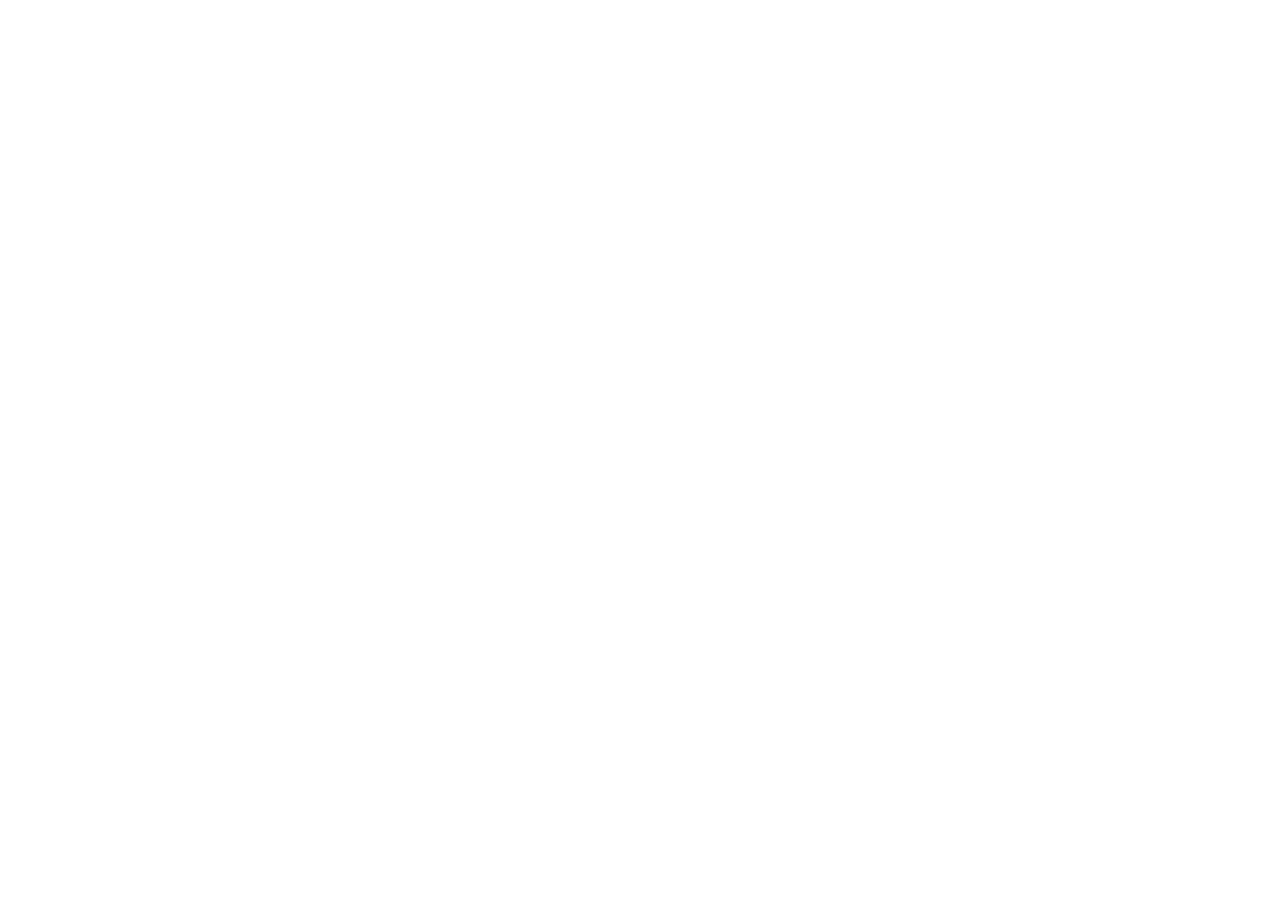
==== process_tank.html @ 2ac98958 "Add files via upload" ====
<!DOCTYPE html>
<html lang="en">
<head>
    <meta charset="UTF-8">
    <meta http-equiv="X-UA-Compatible" content="IE=edge">
    <meta name="viewport" content="width=device-width, initial-scale=1.0">
    <title>SHA PLUS</title>
    <link rel="stylesheet" href="process.css">
    <!--<script src="slider.js" defer></script>-->

</head>
<body>
  
        <div id="imageContainer">
            
                <div id="images_tank">
                <div id="img01"><img src="img/tank/crop/1.jpg" style="width: 1300px;" alt=""></div>
                <div id="img02"><img src="img/tank/crop/2.jpg" style="width: 1300px;" alt=""></div>
                <div id="img03"><img src="img/tank/crop/3.jpg" style="width: 1300px;" alt=""></div>
                <div id="img04"><img src="img/tank/crop/4.jpg" style="width: 1300px;" alt=""></div>
                <div id="img05"><img src="img/tank/crop/5.jpg" style="width: 1300px;" alt=""></div>
                <div id="img06"><img src="img/tank/crop/6.jpg" style="width: 1300px;" alt=""></div>
                <div id="img07"><img src="img/tank/crop/7.jpg" style="width: 1300px;" alt=""></div>
                <div id="img08"><img src="img/tank/crop/8.jpg" style="width: 1300px;" alt=""></div>
                <div id="img09"><img src="img/tank/crop/9.jpg" style="width: 1300px;" alt=""></div>
                <div id="img10"><img src="img/tank/crop/10.jpg" style="width: 1300px;" alt=""></div>
                <div id="img11"><img src="img/tank/crop/11.jpg" style="width: 1300px;" alt=""></div>
                <div id="img12"><img src="img/tank/crop/12.jpg" style="width: 1300px;" alt=""></div>
                <div id="img12"><img src="img/tank/crop/13.jpg" style="width: 1300px;" alt=""></div>
                
        
        </div>
                
           
        </div>
    
   
    

</body>
</html>
---- process.css ----
body{
    
    margin: 0%;
    
}

#imageContainer{

justify-content: center;
position: relative;
display: flex;

}
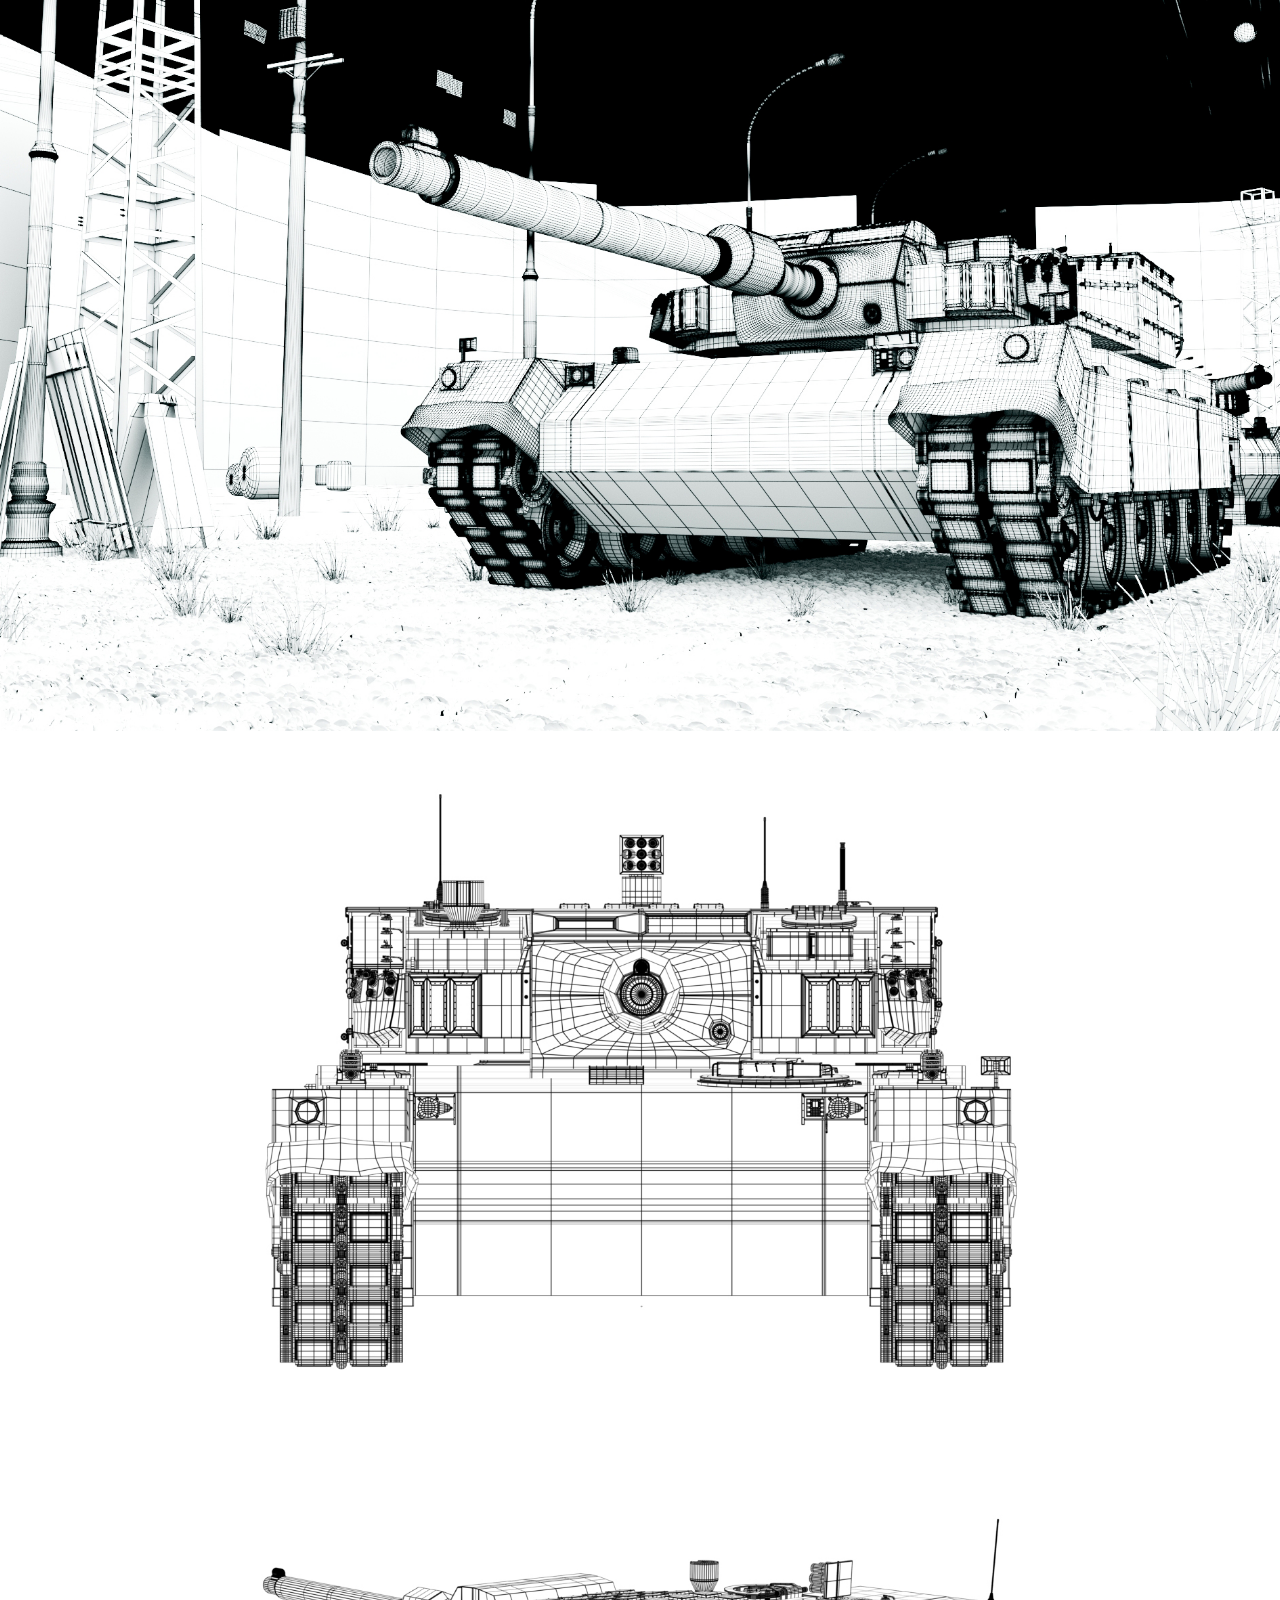
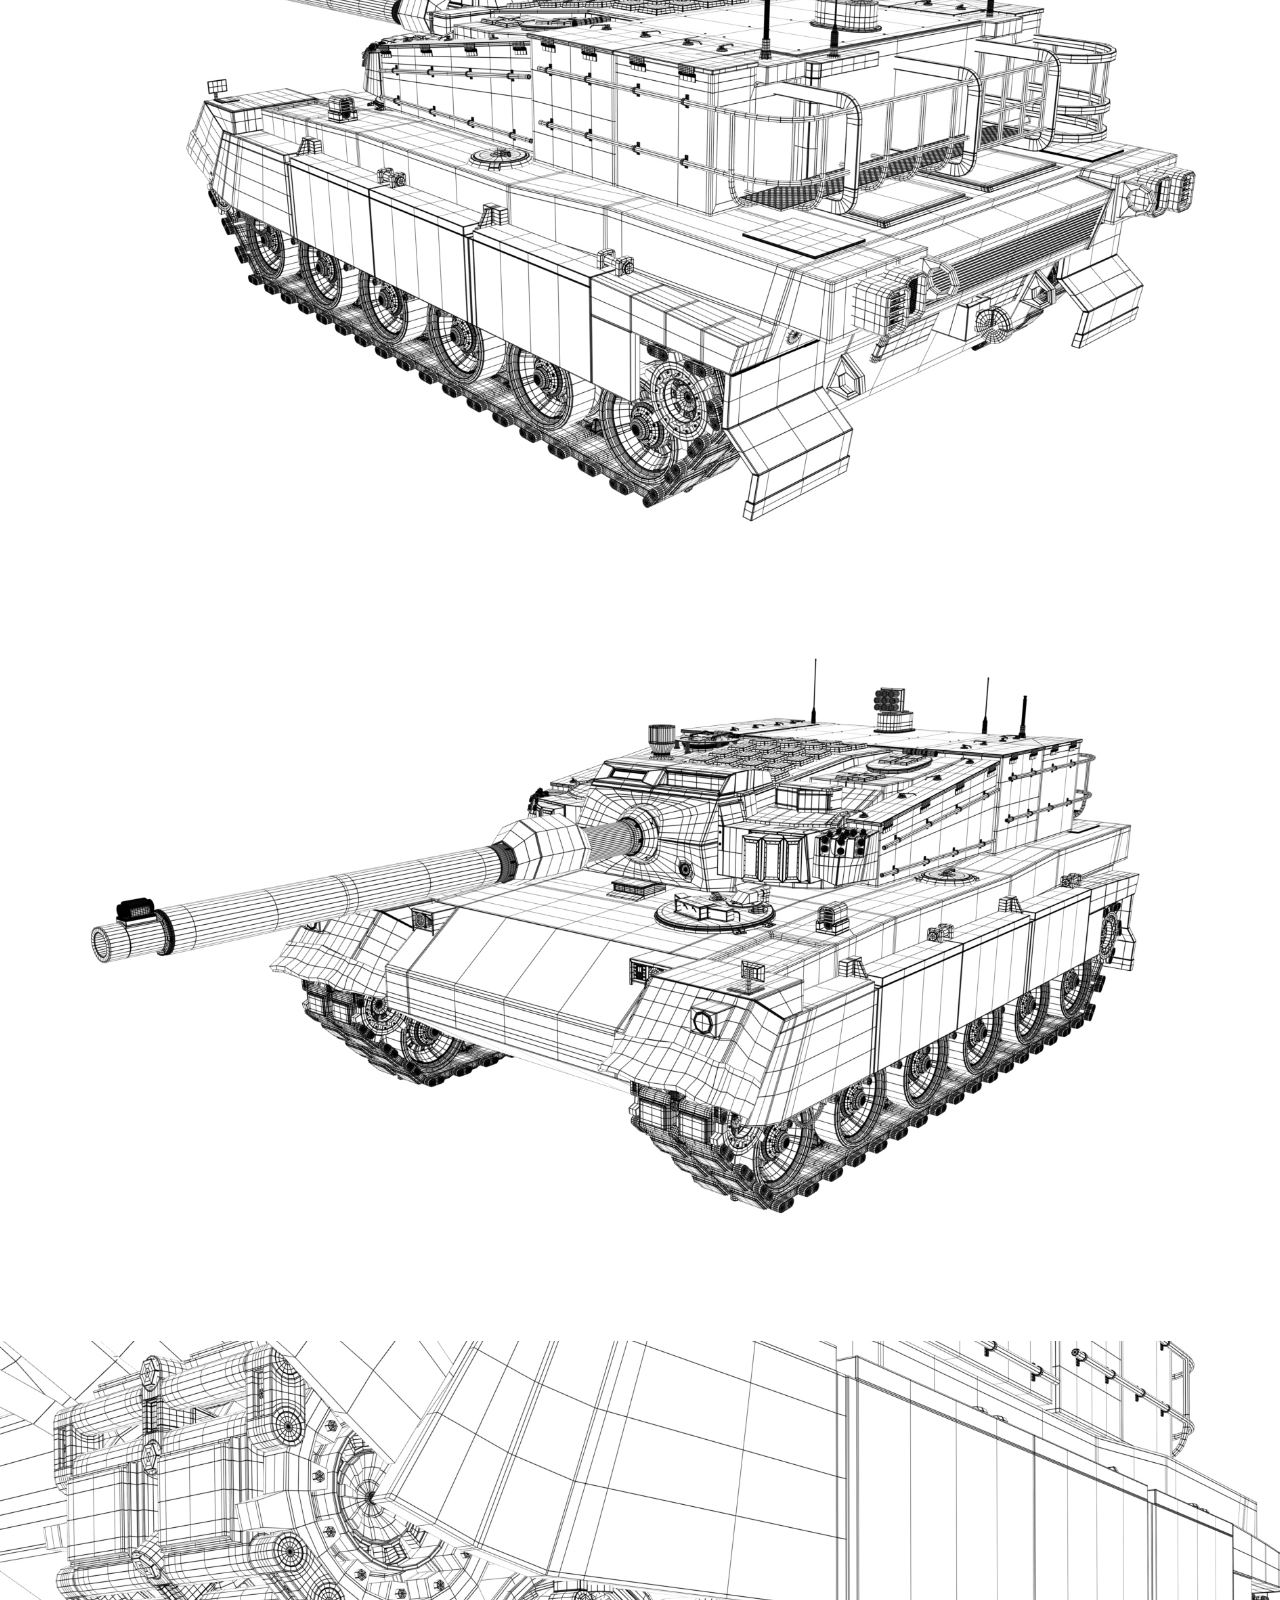
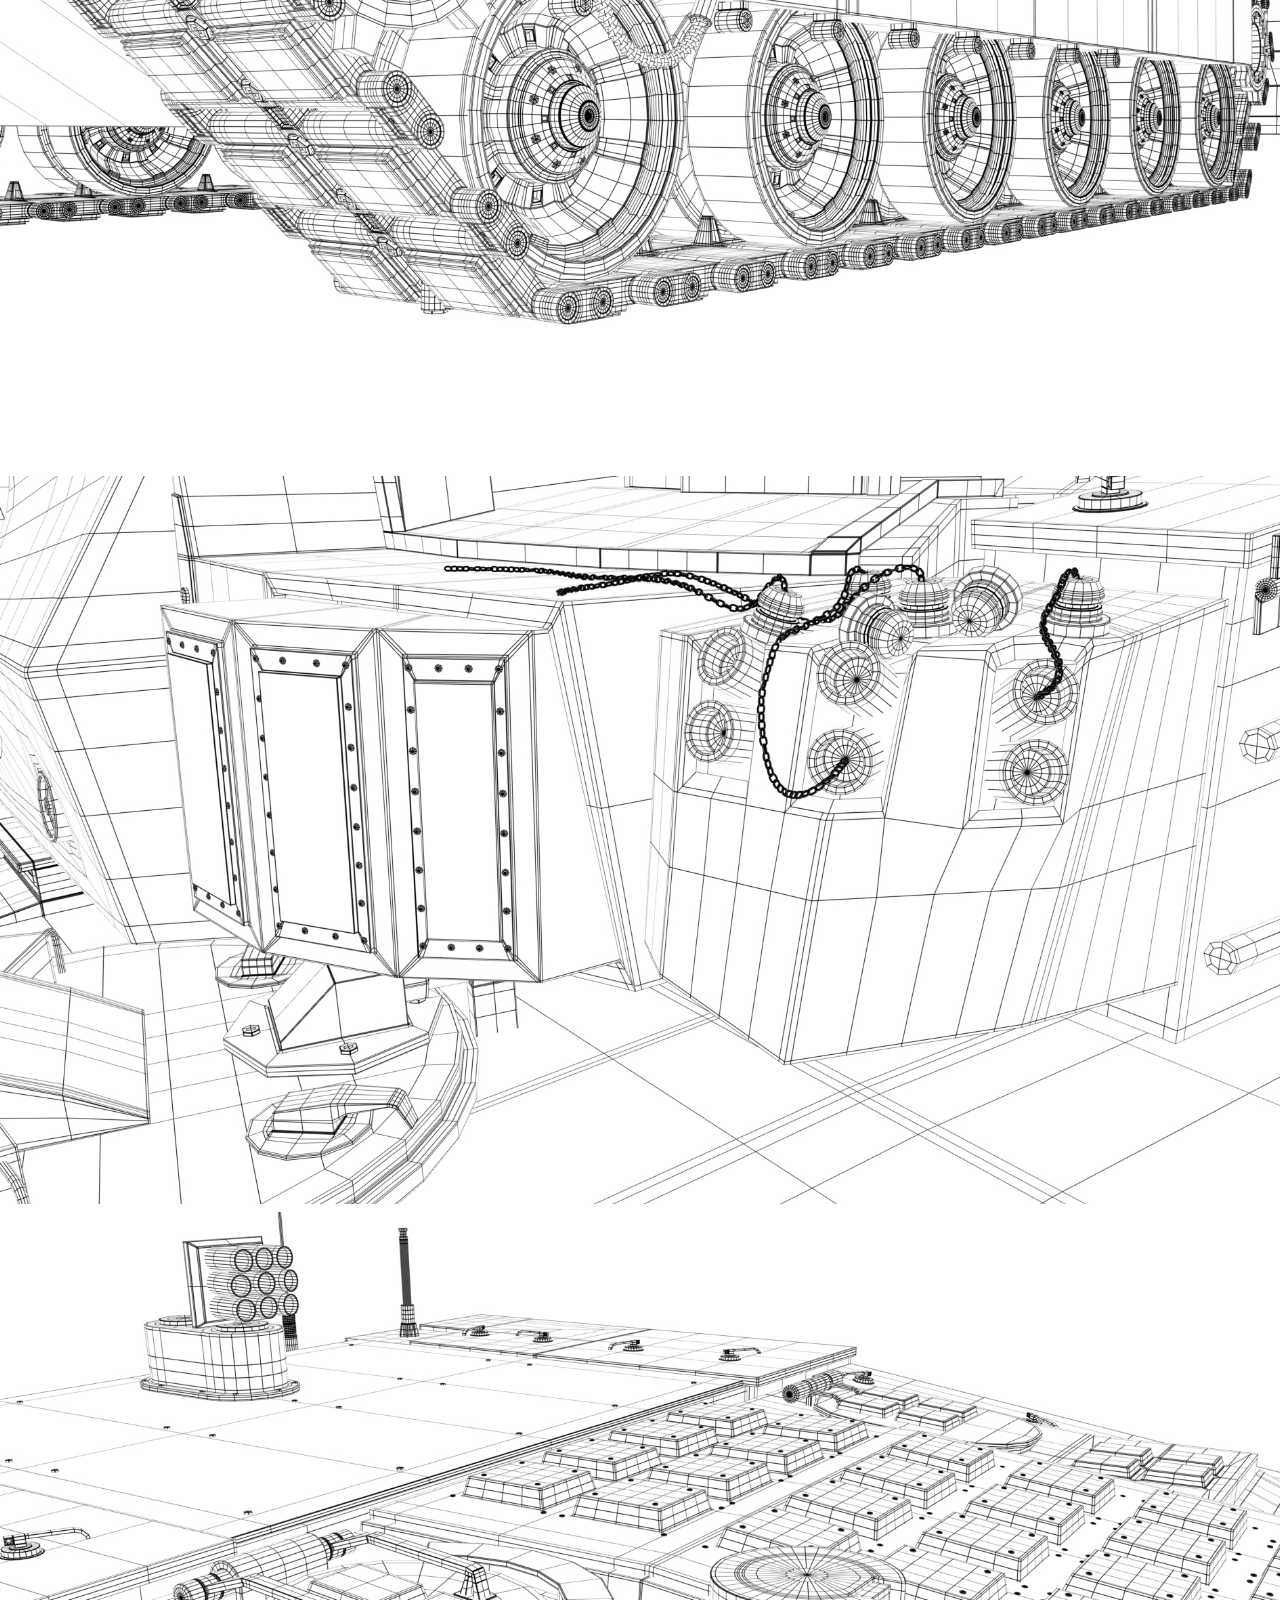
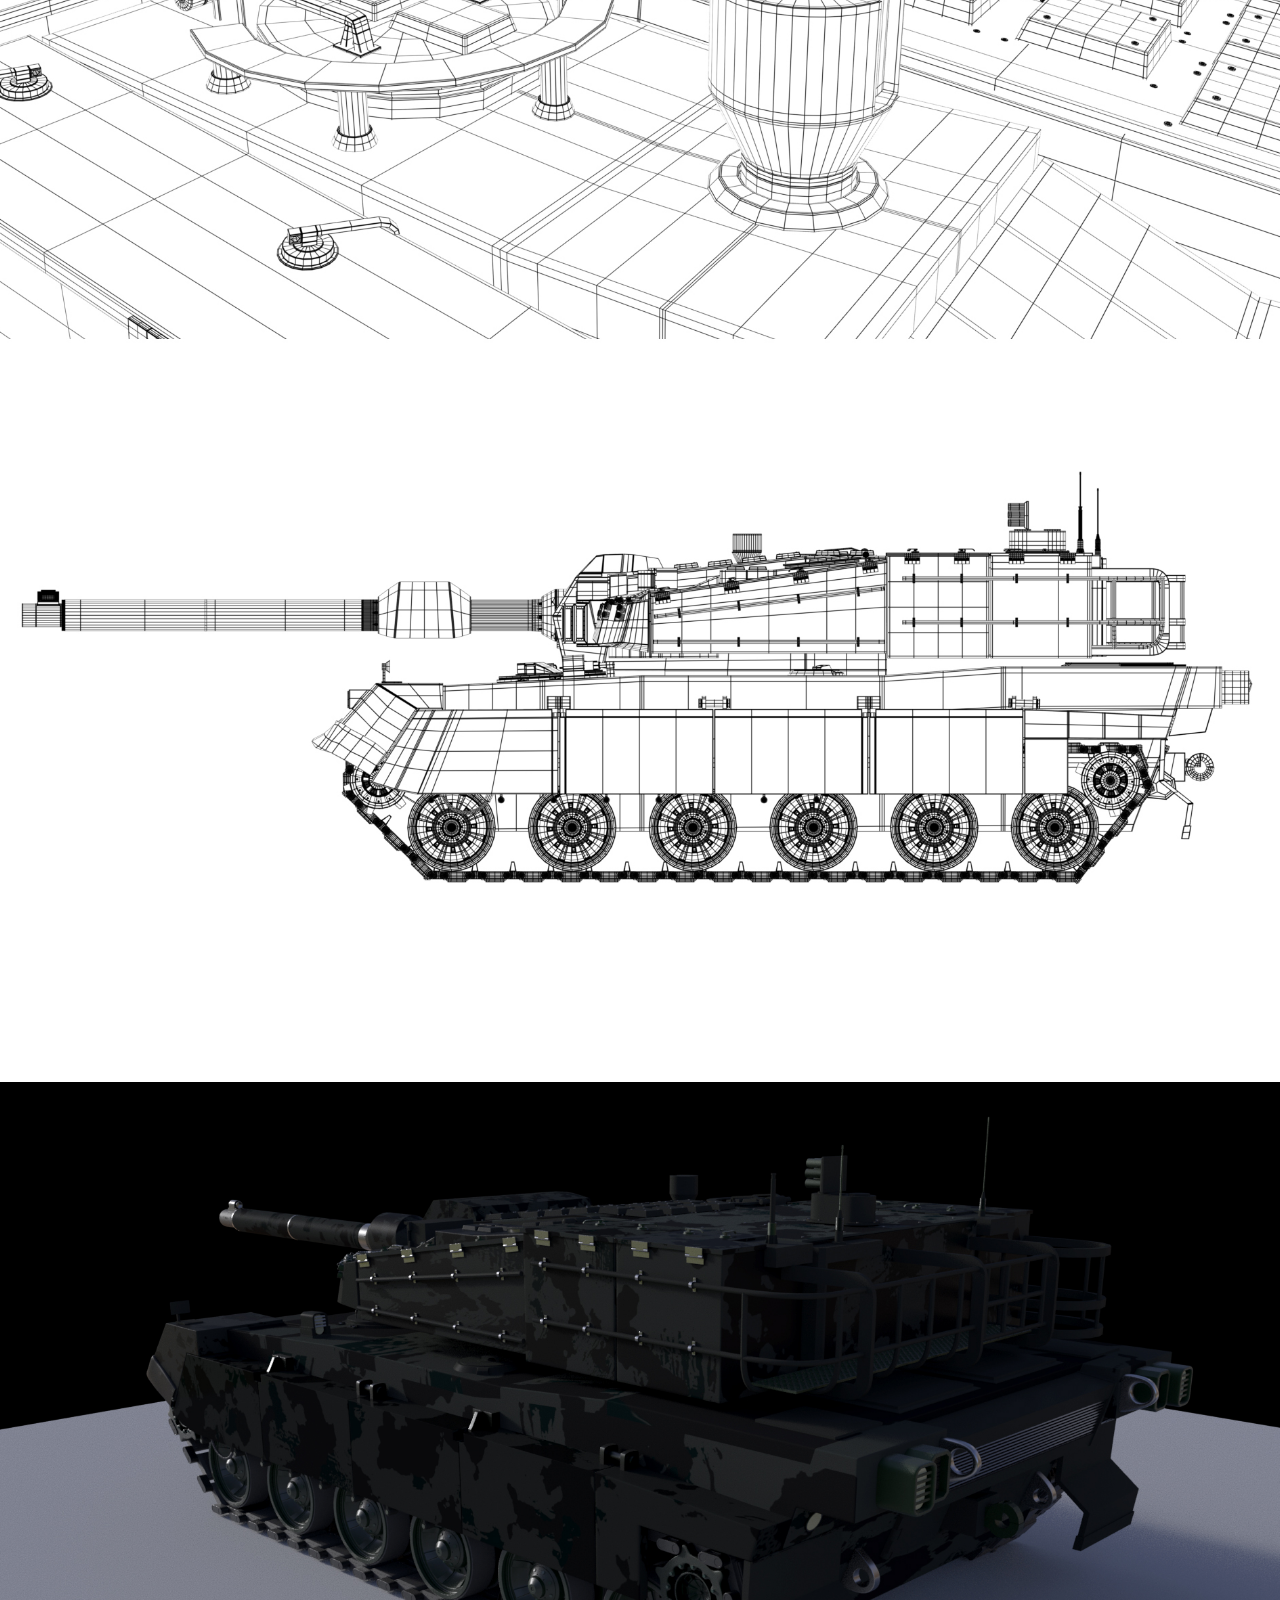
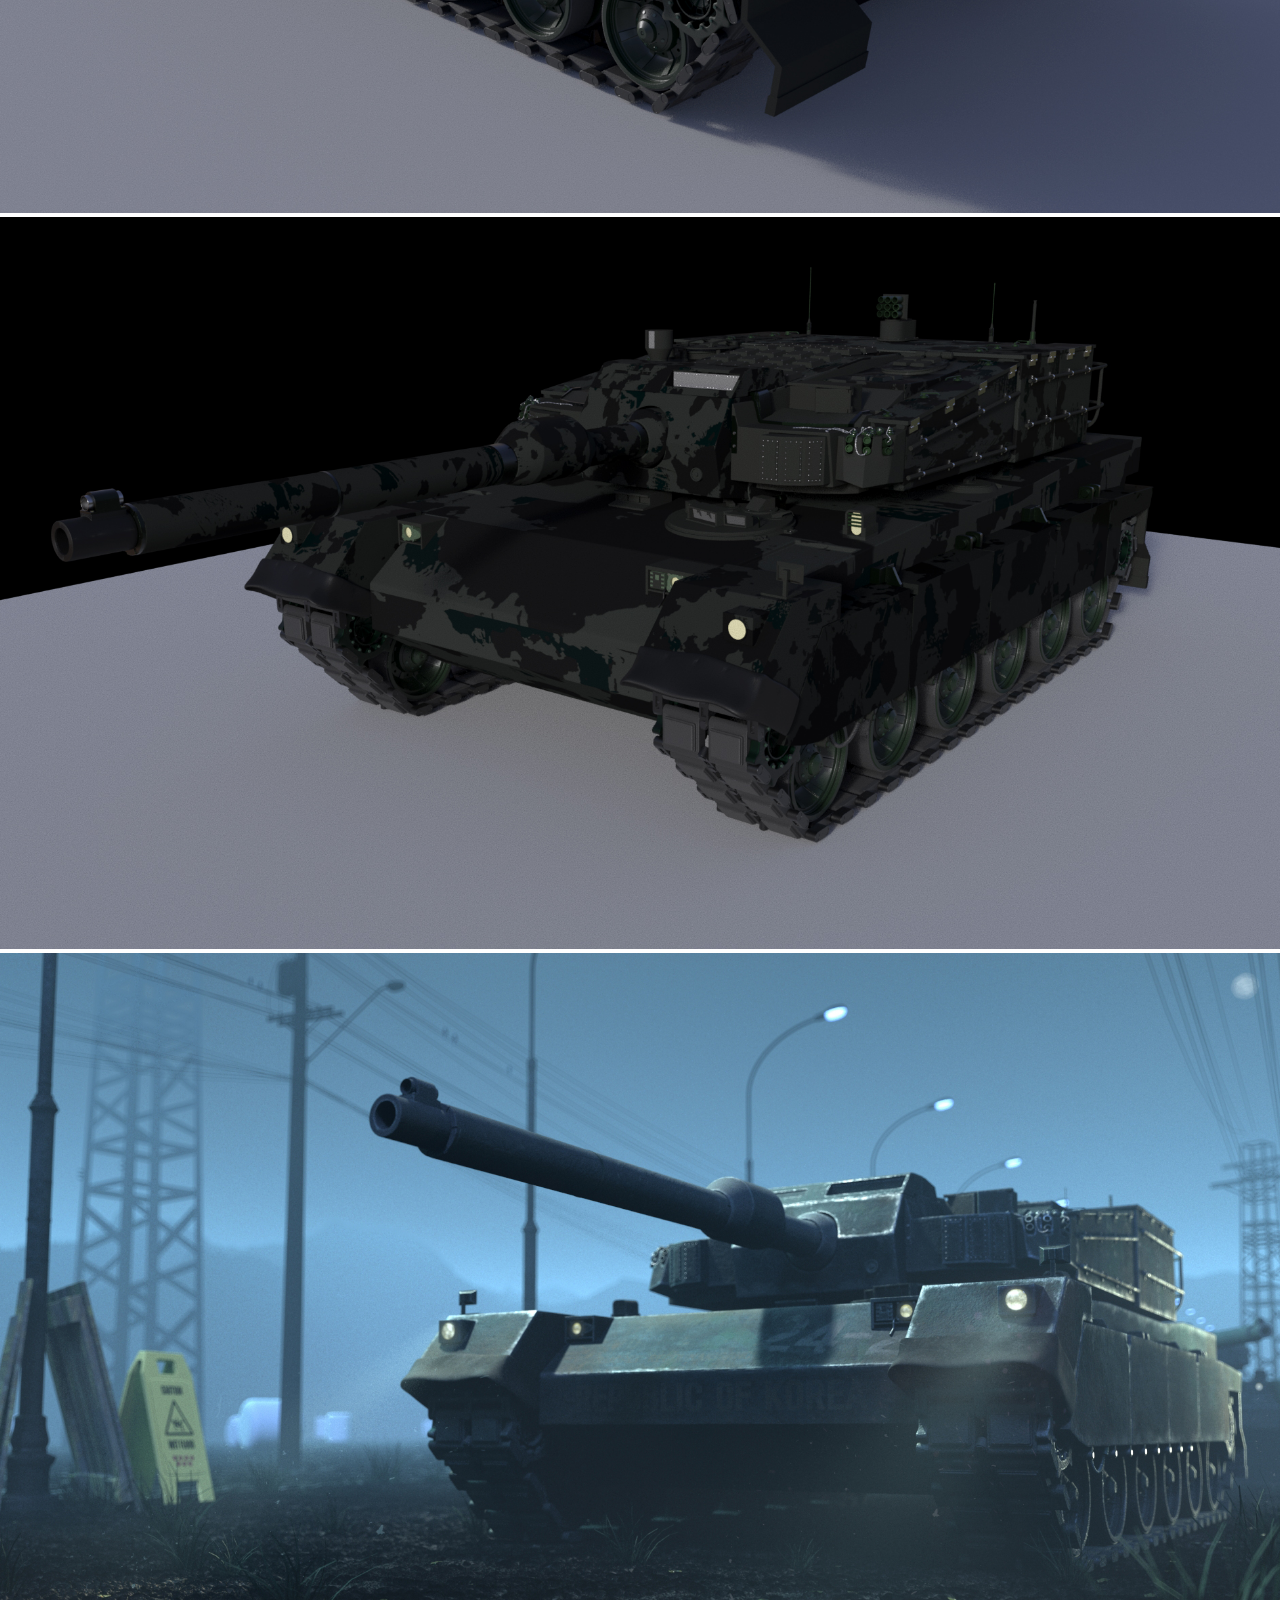
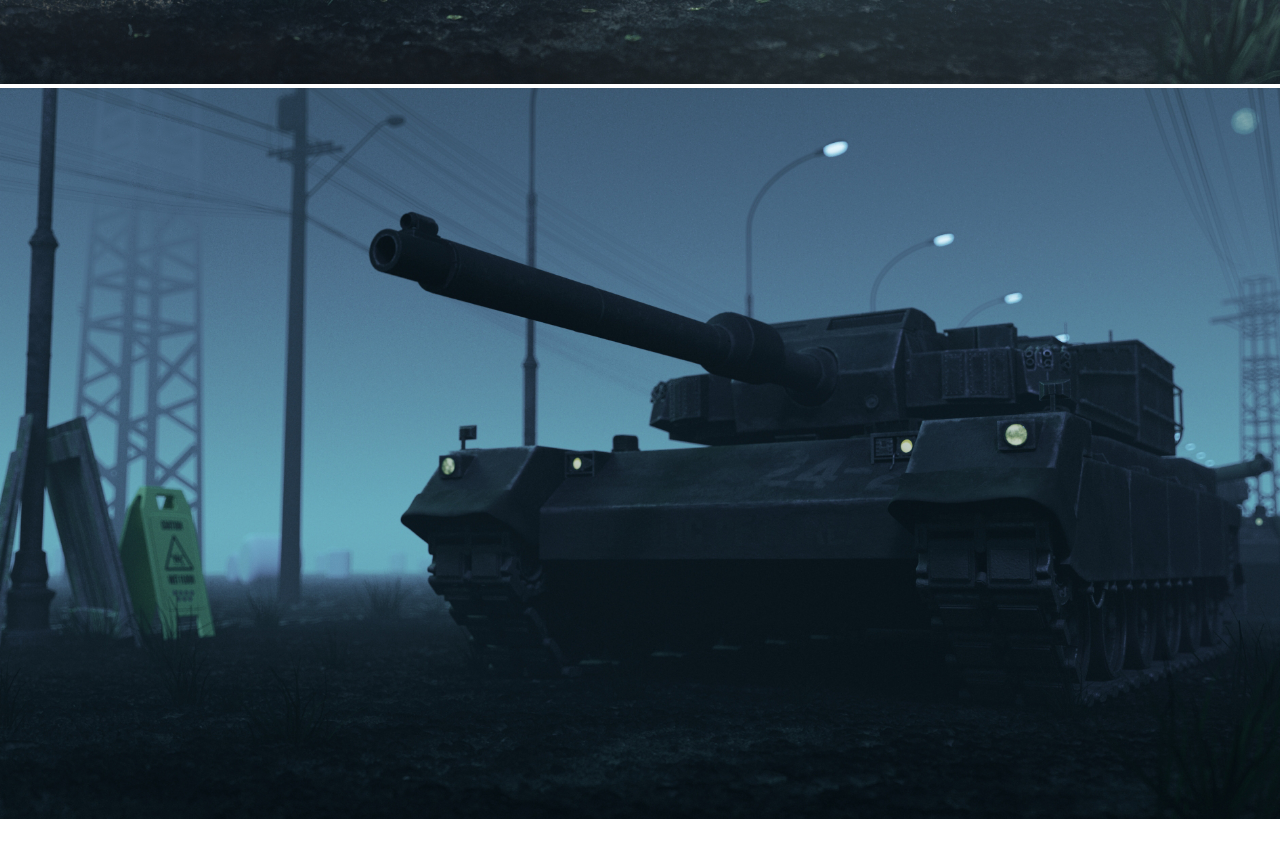
==== commit 58bda475: "Update process_tank.html" ====
--- a/process_tank.html
+++ b/process_tank.html
@@ -26,7 +26,7 @@
                 <div id="img10"><img src="img/tank/crop/10.jpg" style="width: 1300px;" alt=""></div>
                 <div id="img11"><img src="img/tank/crop/11.jpg" style="width: 1300px;" alt=""></div>
                 <div id="img12"><img src="img/tank/crop/12.jpg" style="width: 1300px;" alt=""></div>
-                <div id="img12"><img src="img/tank/crop/13.jpg" style="width: 1300px;" alt=""></div>
+                <div id="img13"><img src="img/tank/crop/13.jpg" style="width: 1300px;" alt=""></div>
                 
         
         </div>
@@ -38,4 +38,4 @@
     
 
 </body>
-</html>+</html>
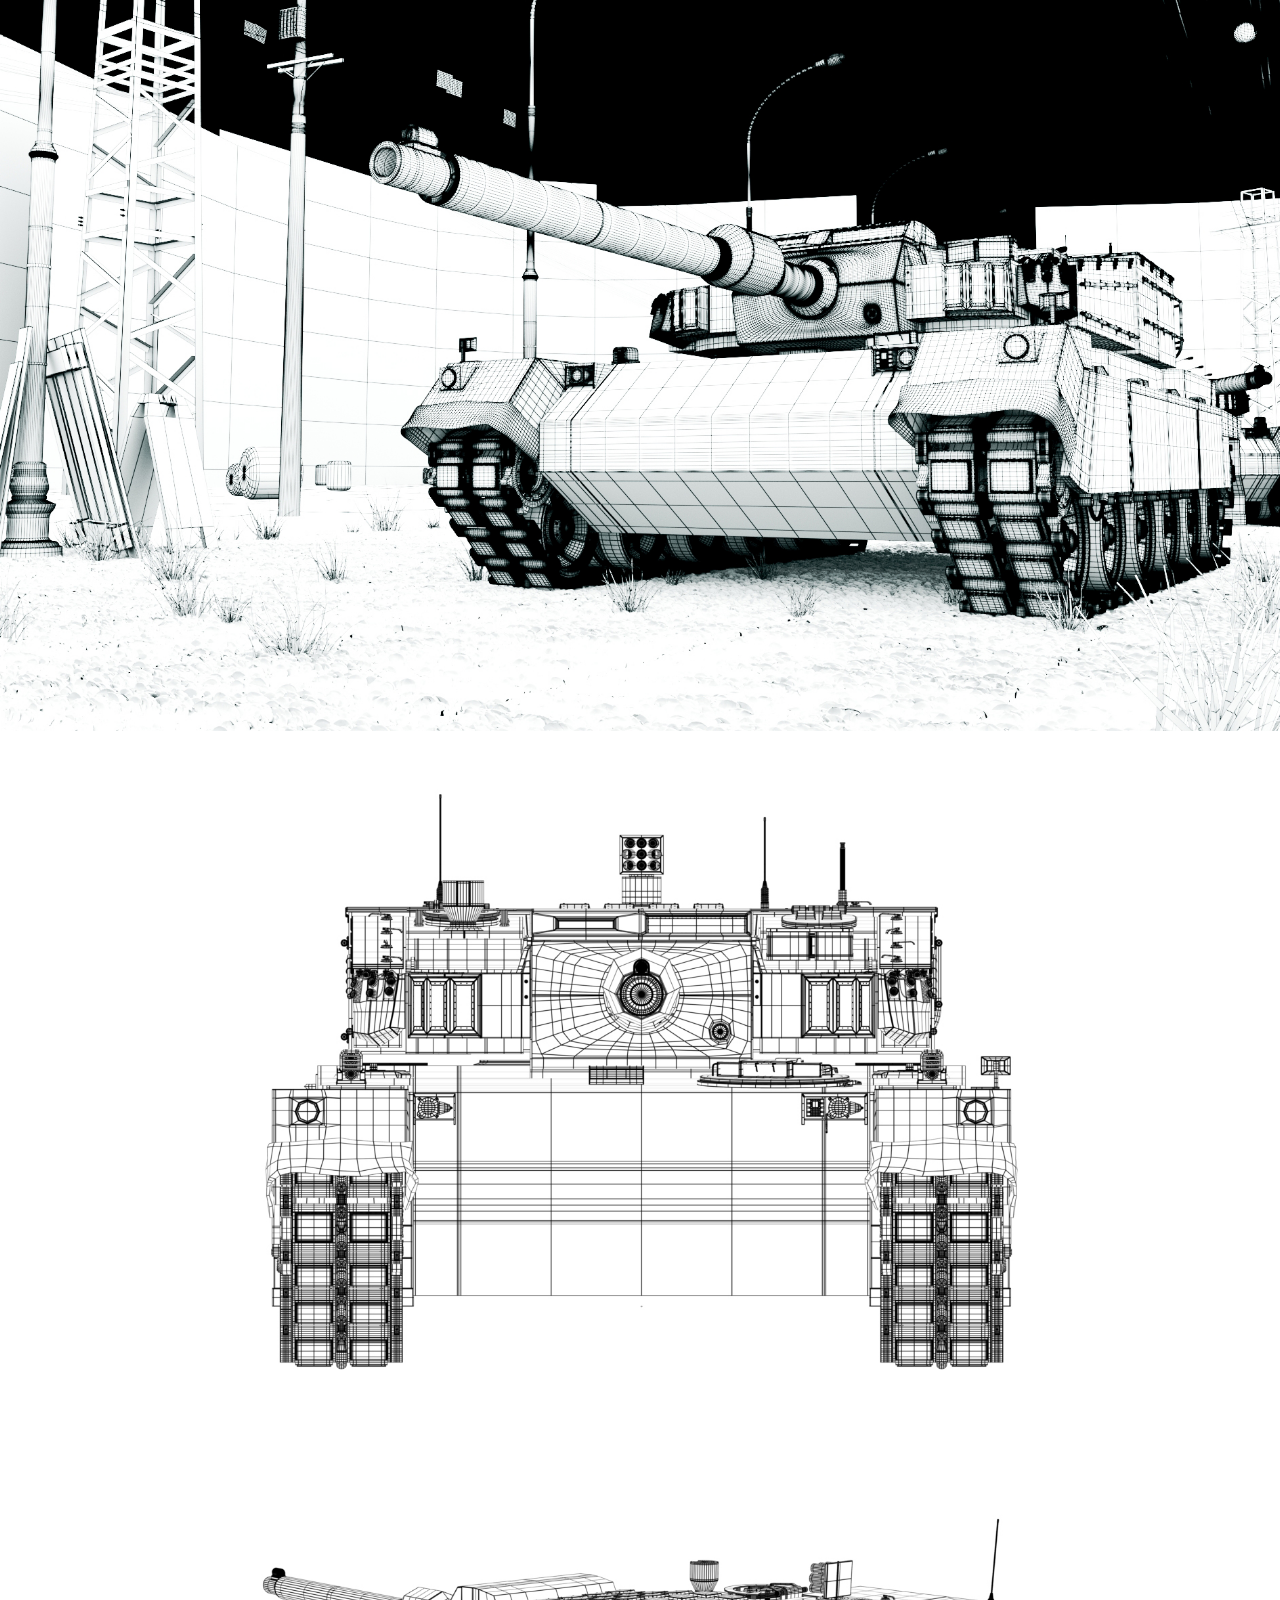
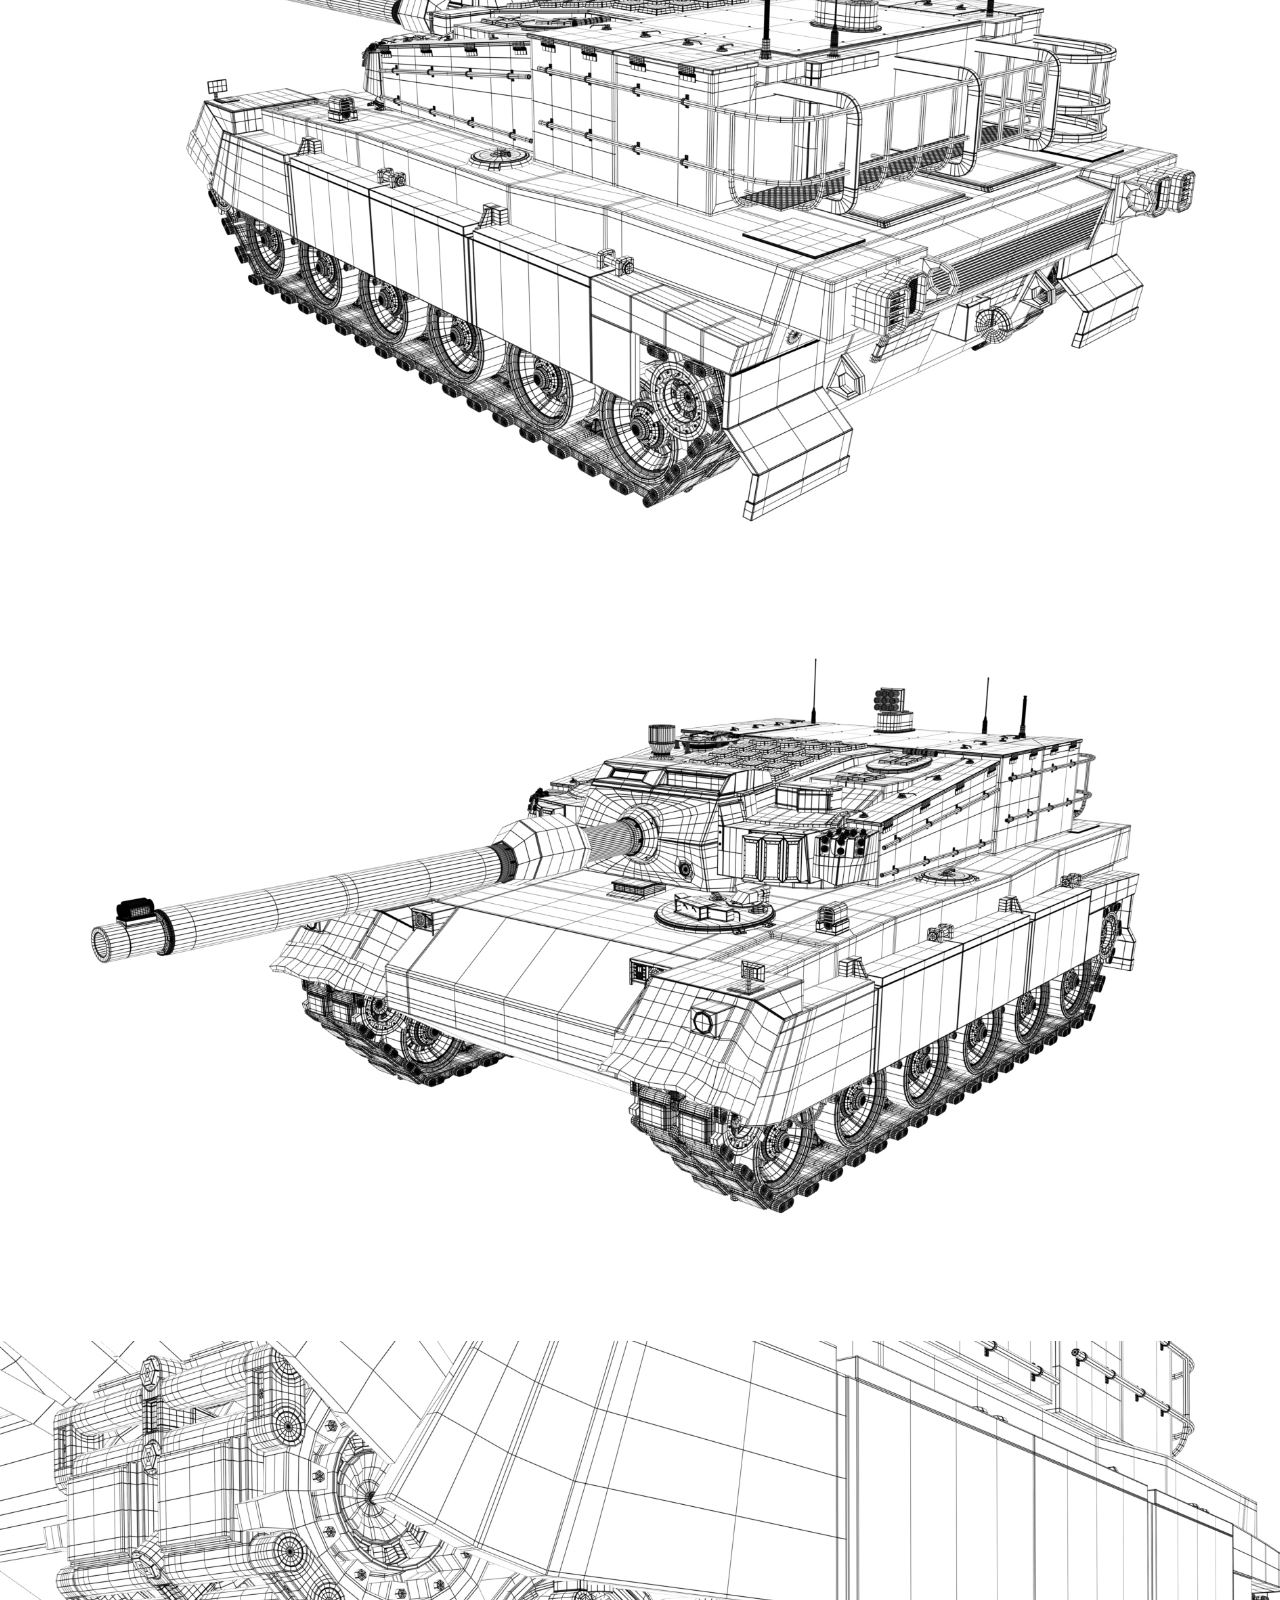
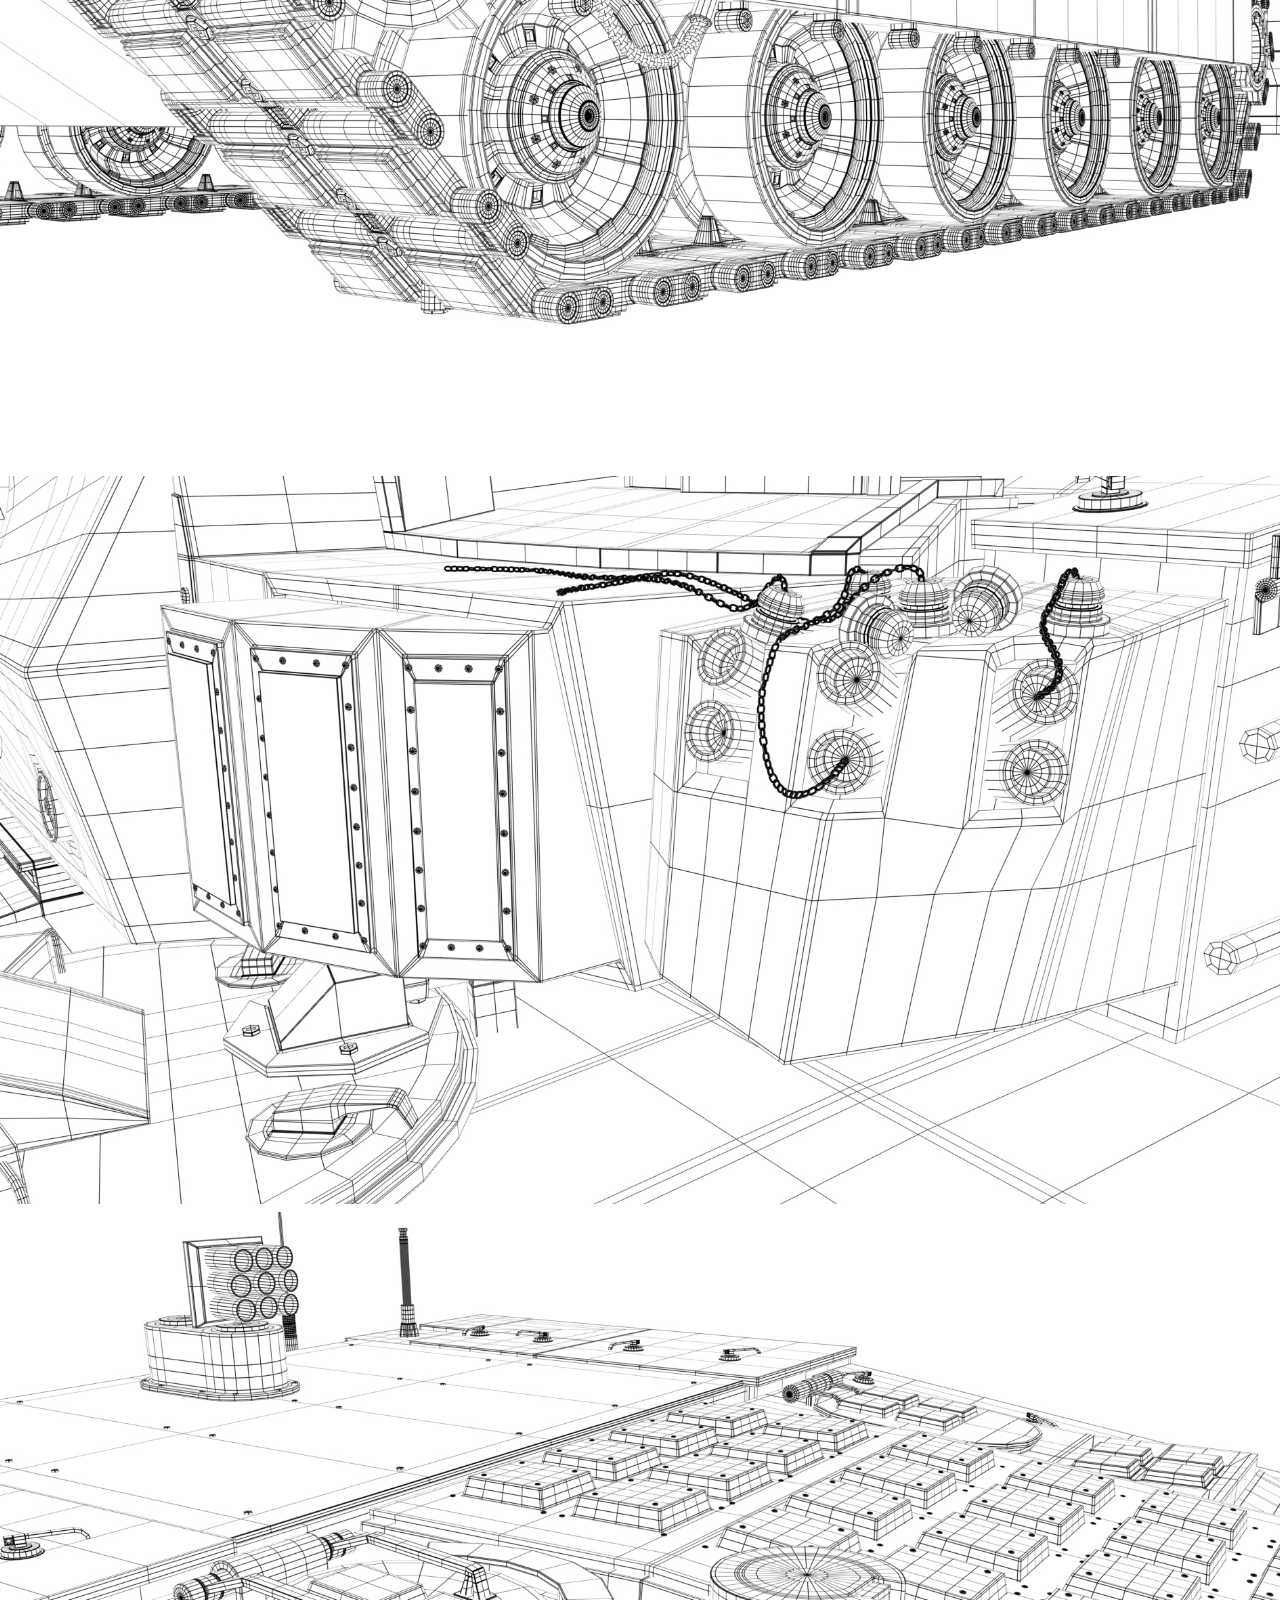
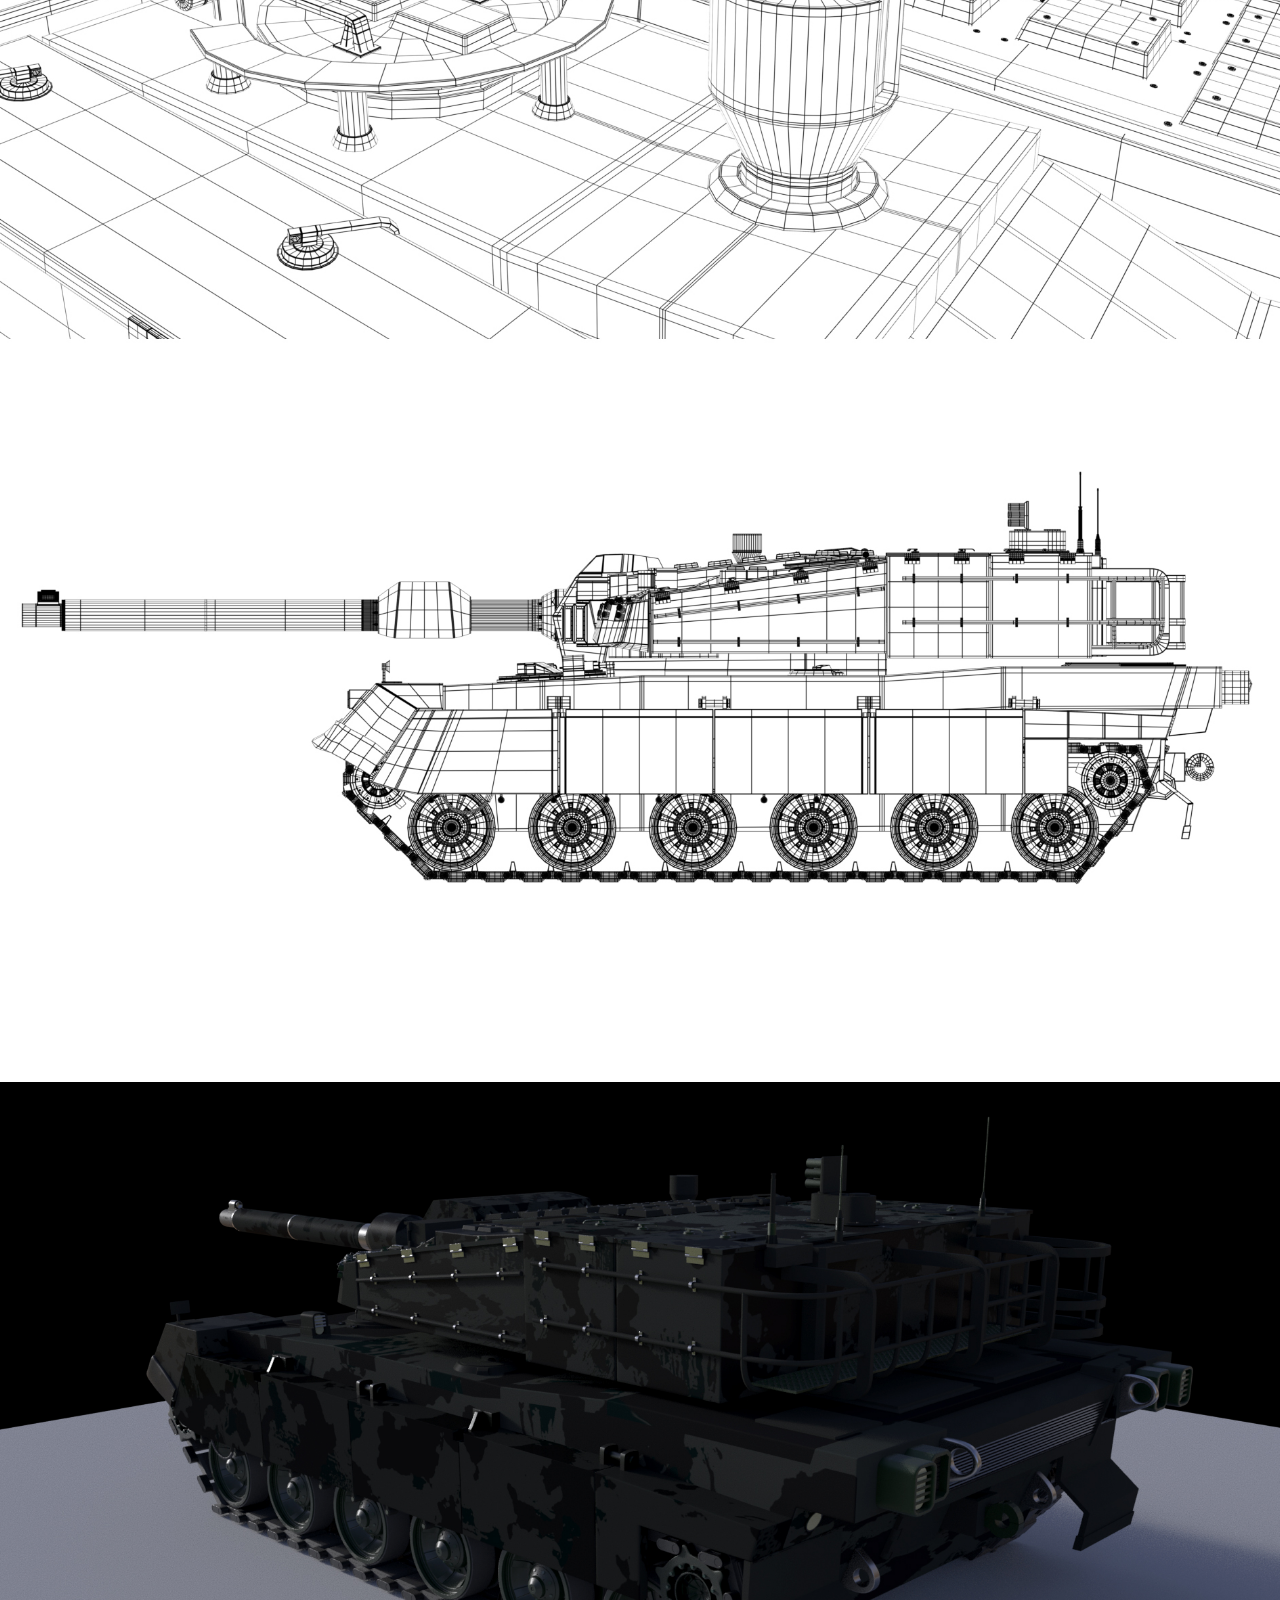
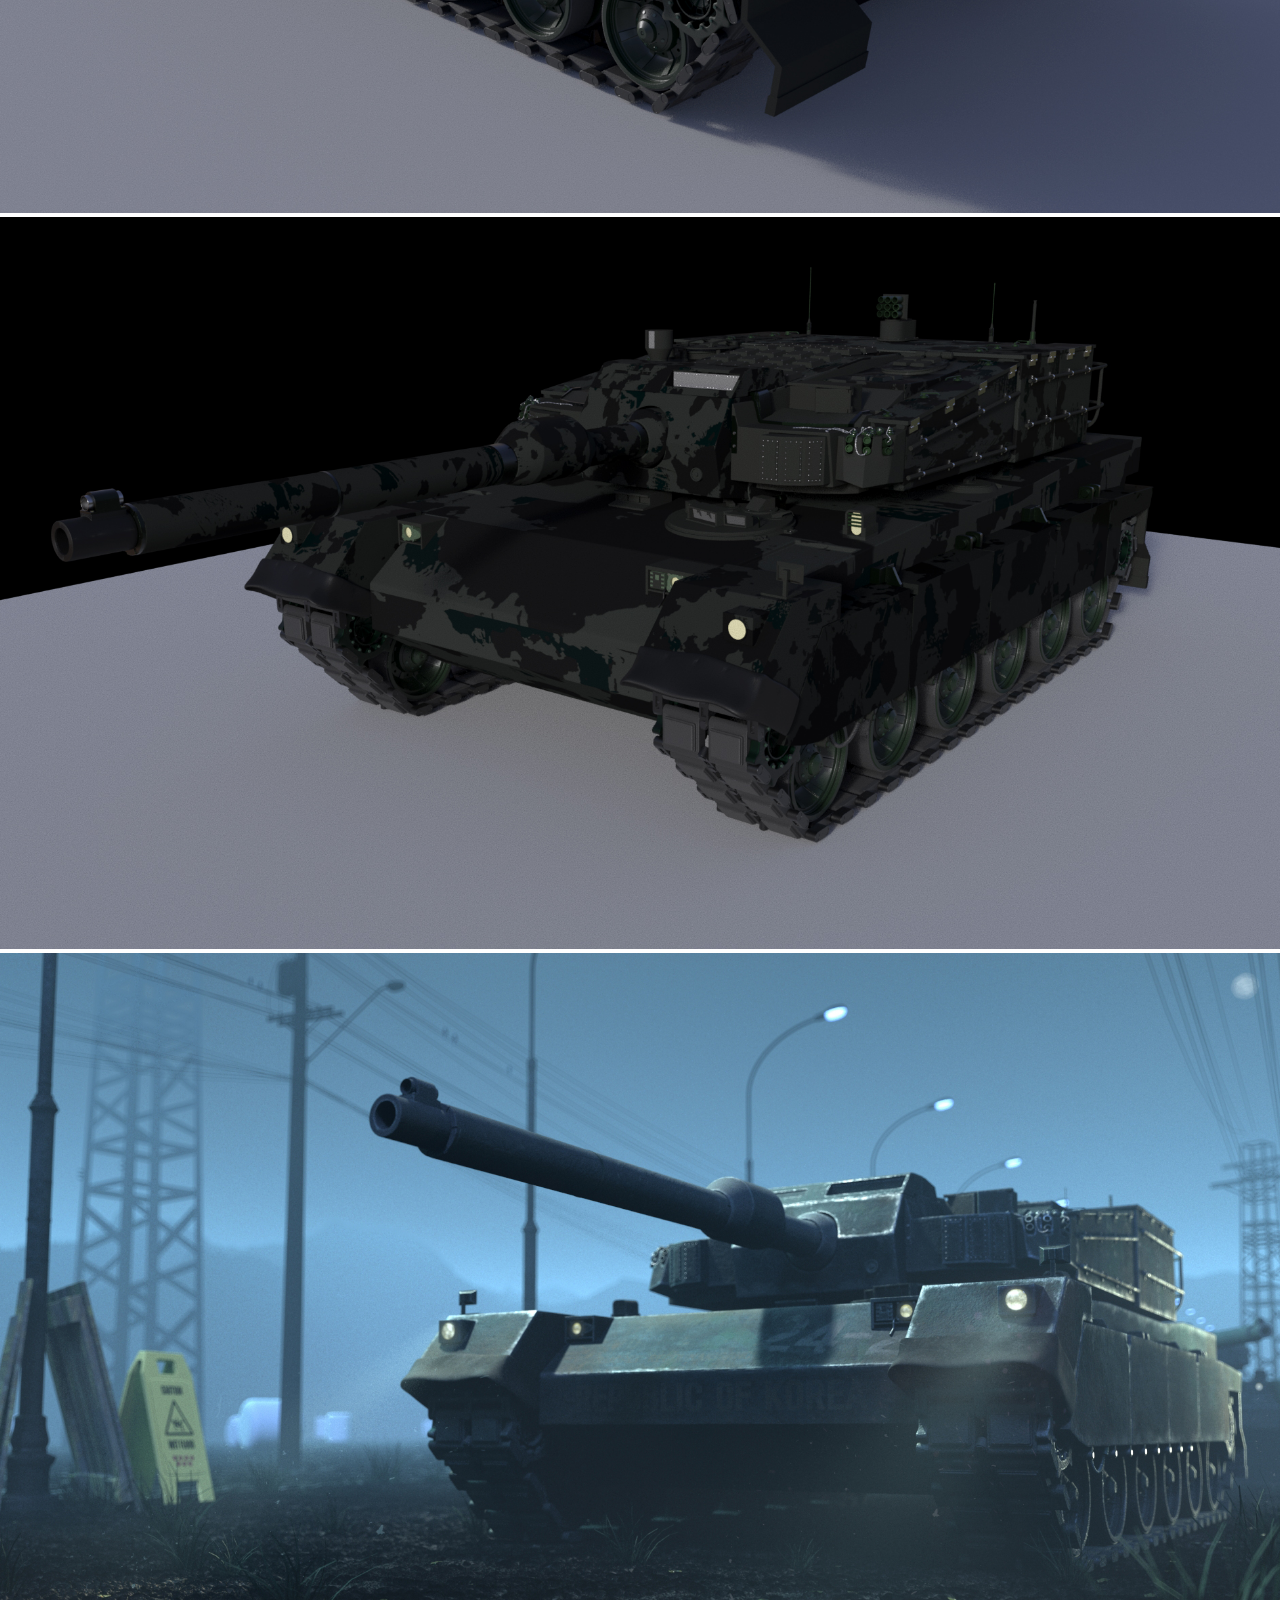
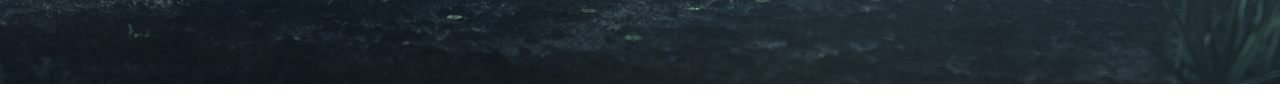
==== commit 4ae45209: "Update process_tank.html" ====
--- a/process_tank.html
+++ b/process_tank.html
@@ -26,7 +26,7 @@
                 <div id="img10"><img src="img/tank/crop/10.jpg" style="width: 1300px;" alt=""></div>
                 <div id="img11"><img src="img/tank/crop/11.jpg" style="width: 1300px;" alt=""></div>
                 <div id="img12"><img src="img/tank/crop/12.jpg" style="width: 1300px;" alt=""></div>
-                <div id="img13"><img src="img/tank/crop/13.jpg" style="width: 1300px;" alt=""></div>
+                
                 
         
         </div>
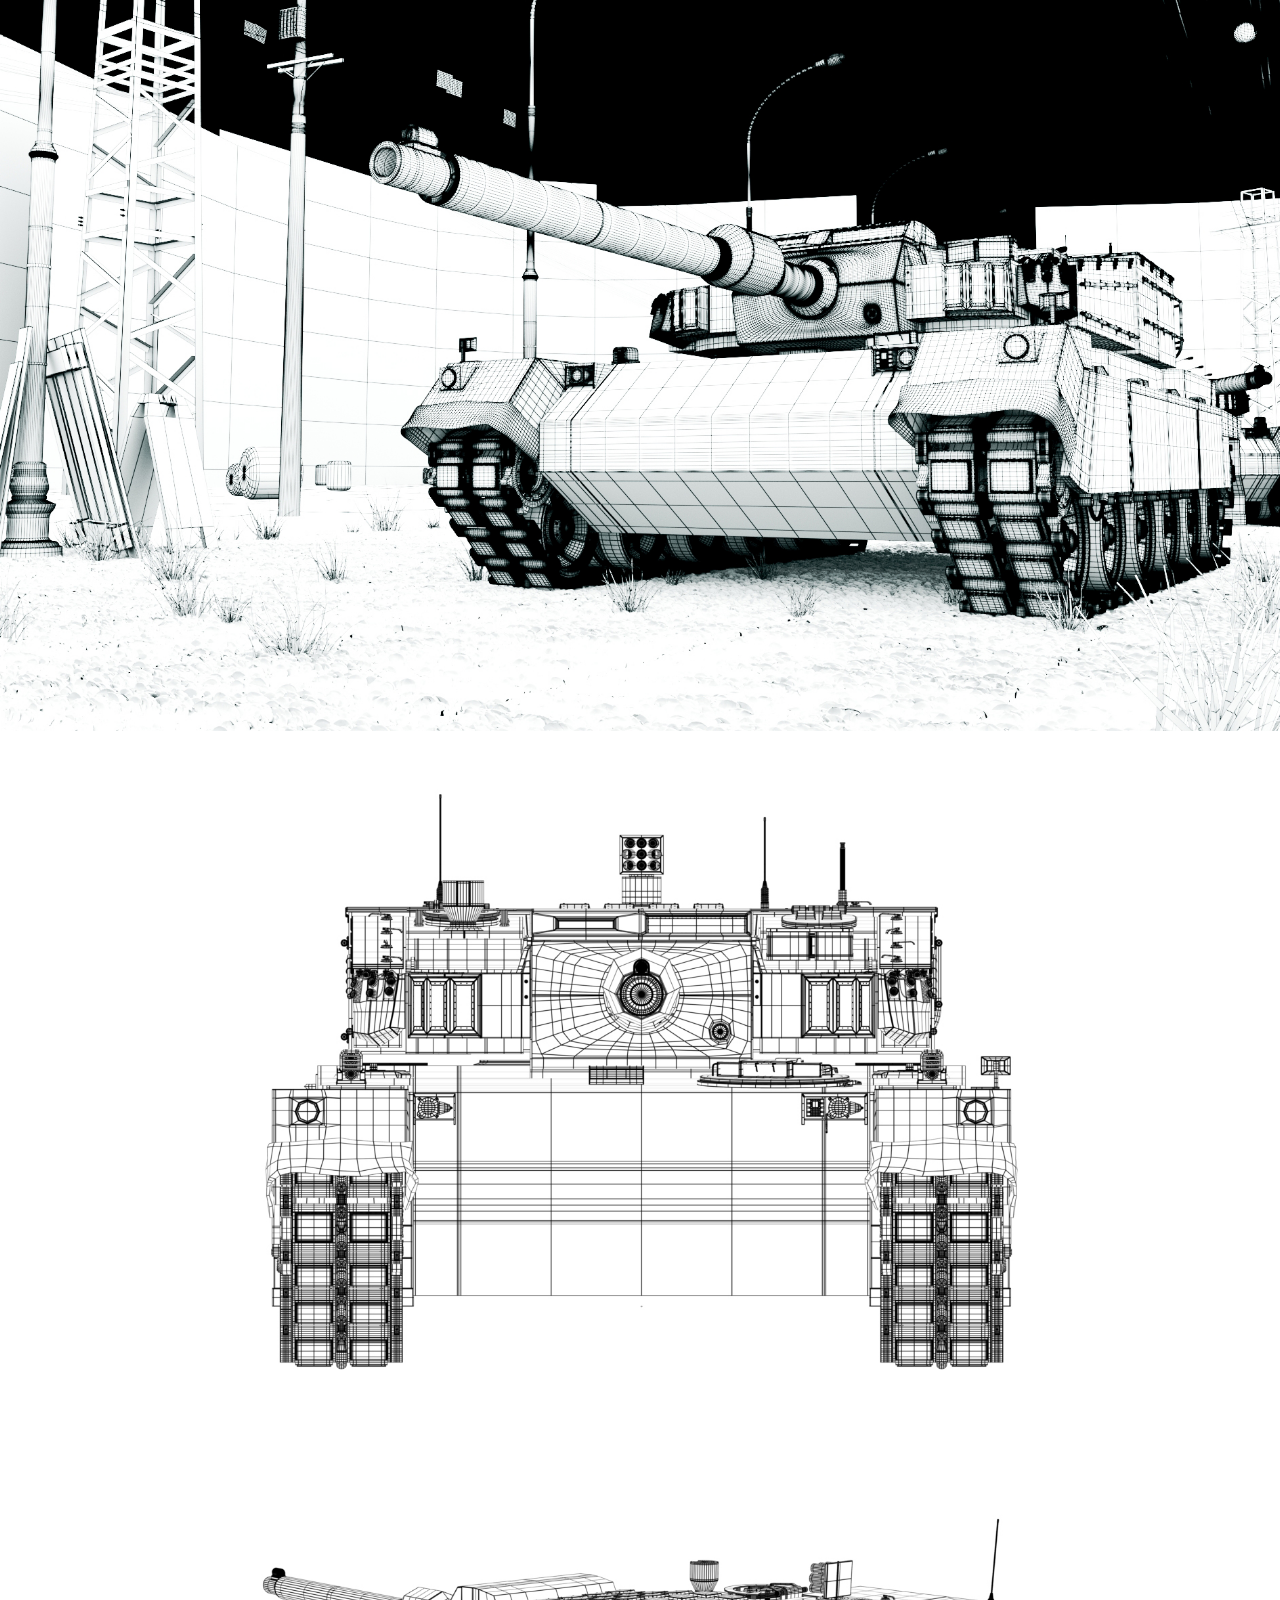
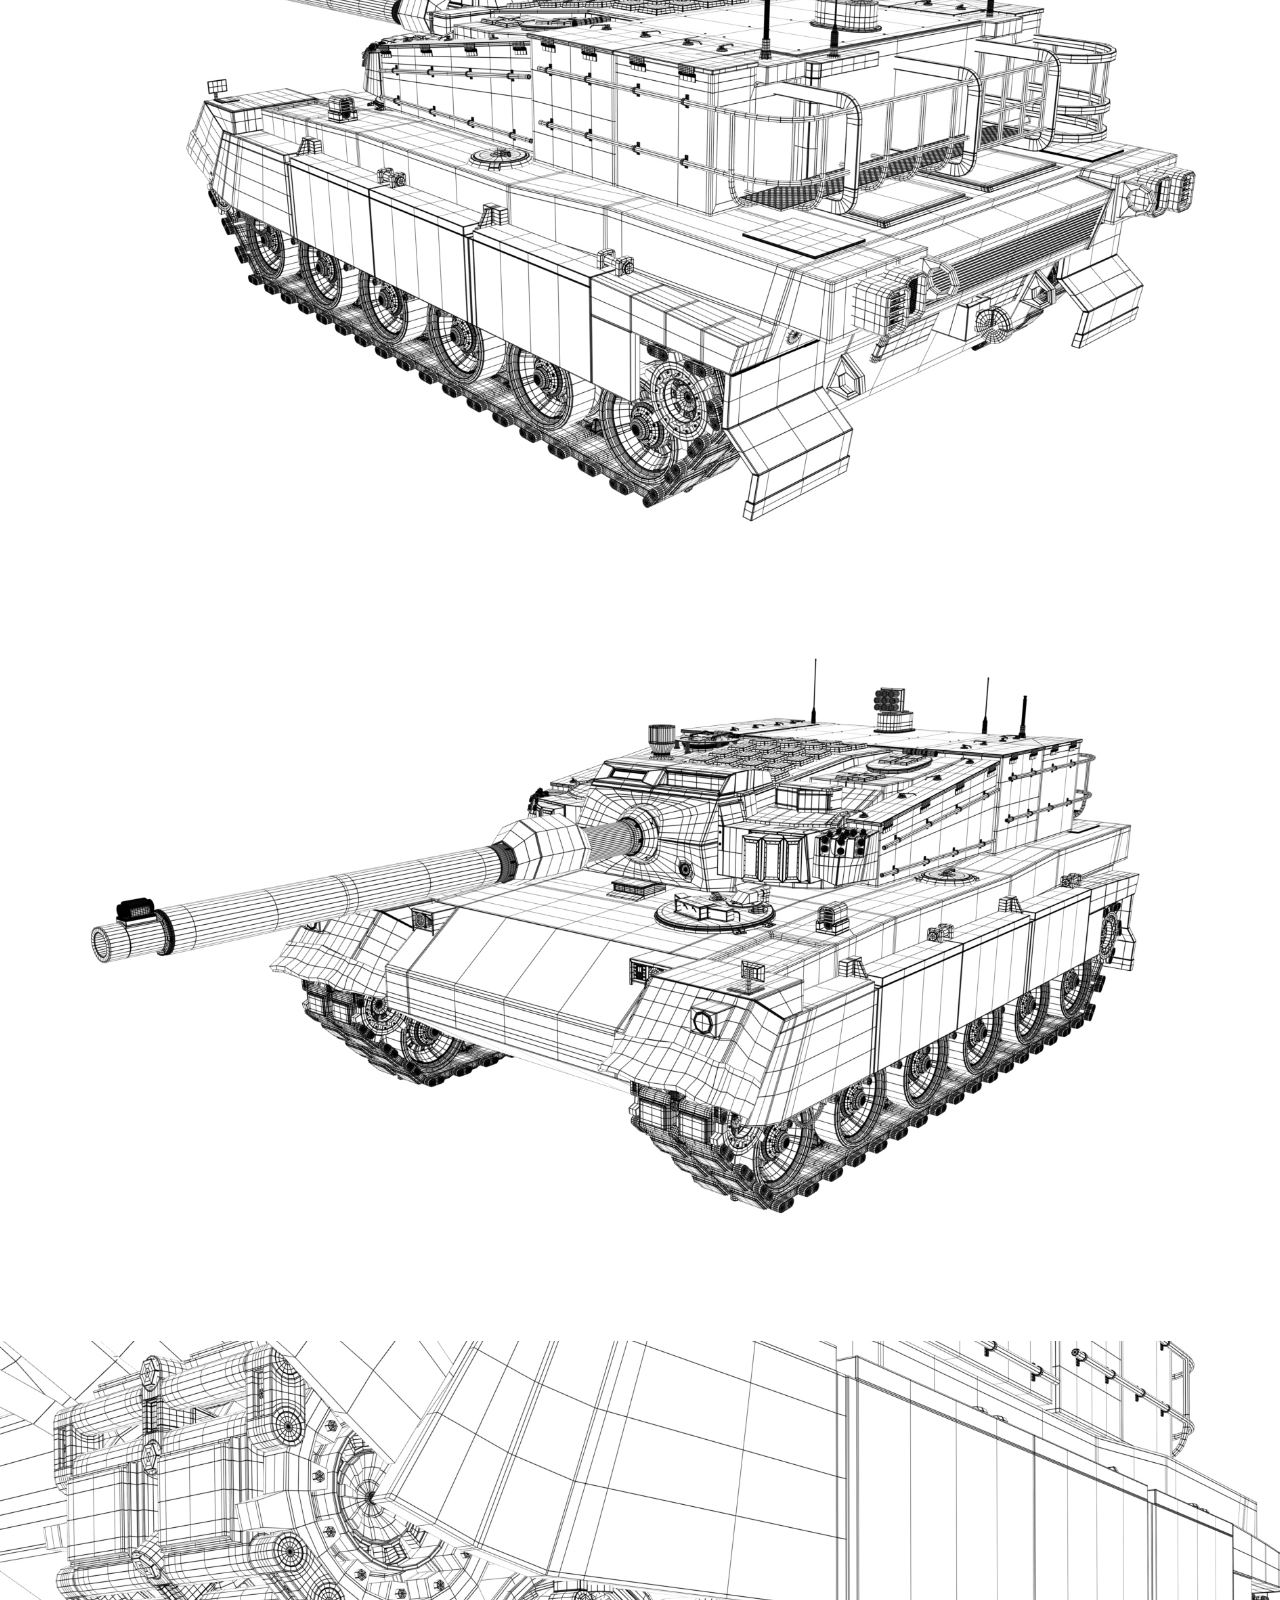
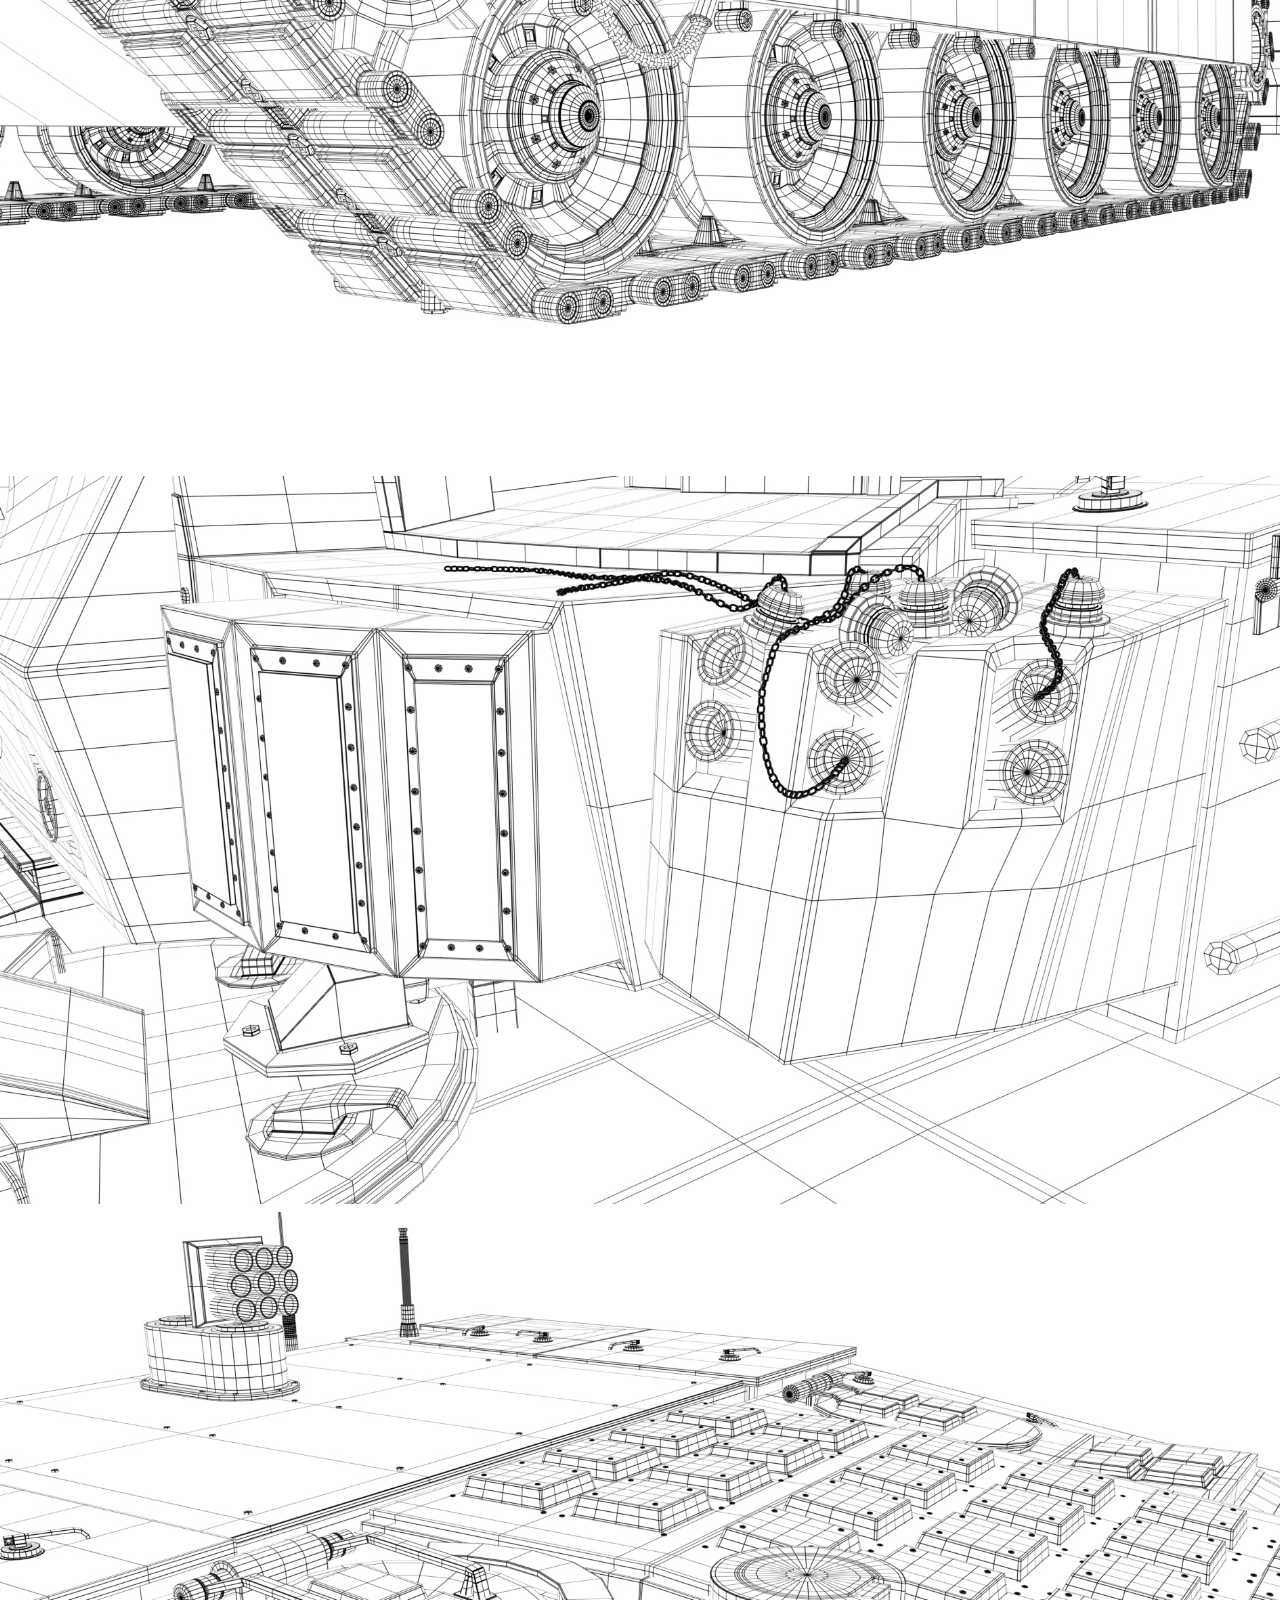
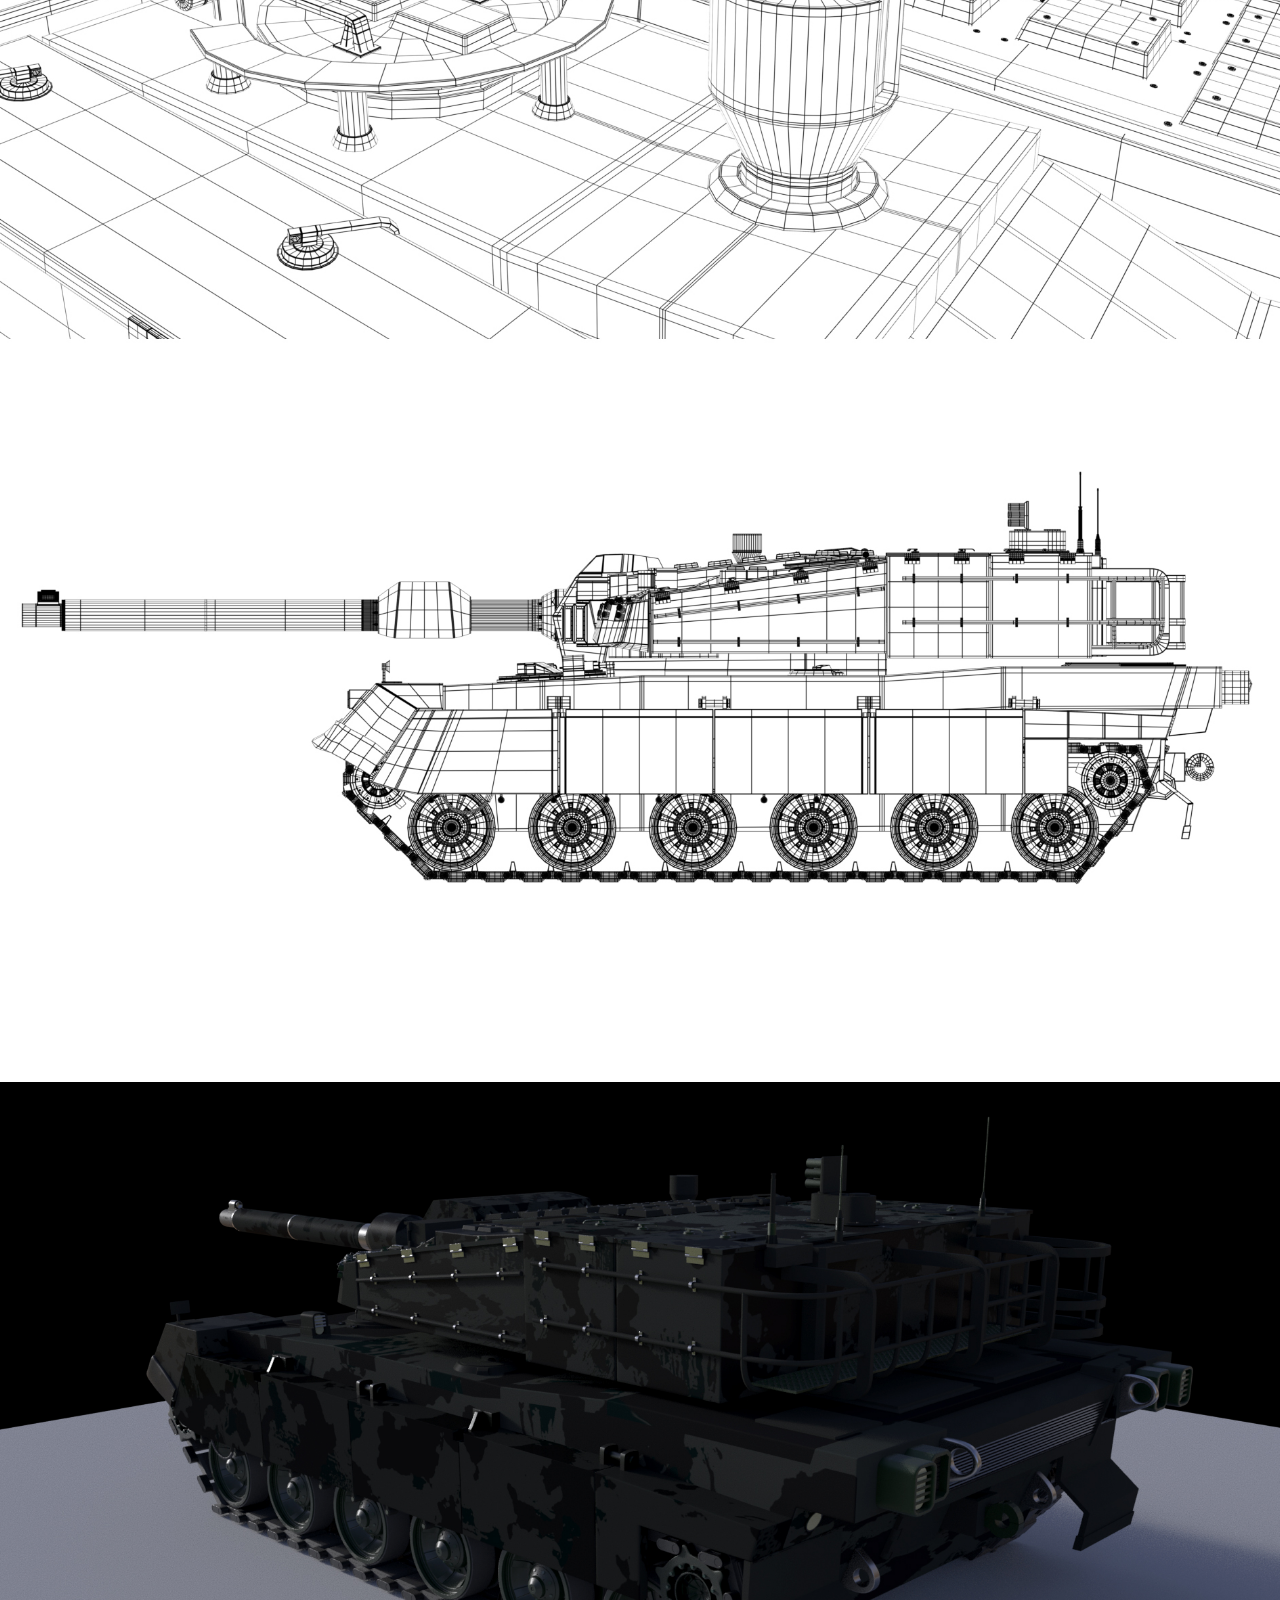
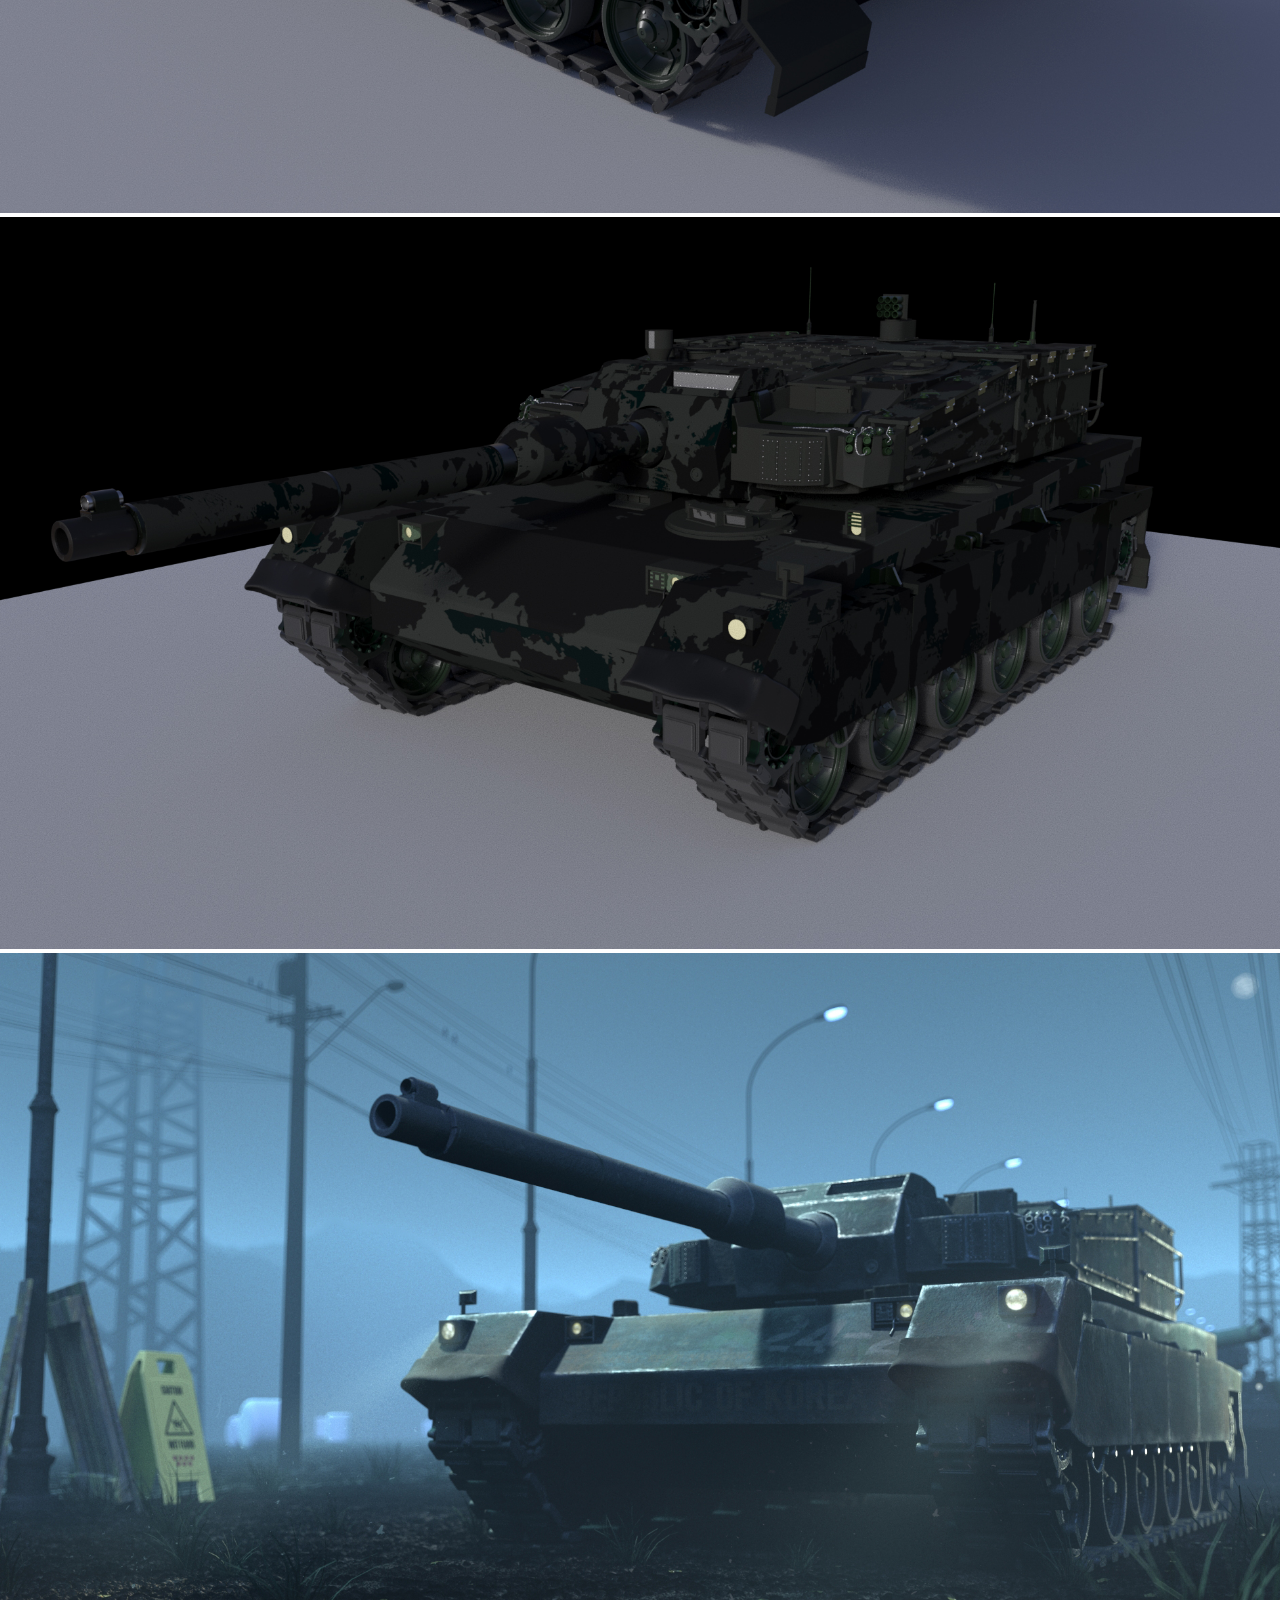
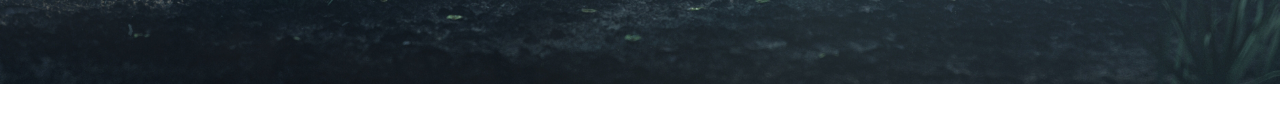
==== commit 8842253c: "Update process_tank.html" ====
--- a/process_tank.html
+++ b/process_tank.html
@@ -26,6 +26,7 @@
                 <div id="img10"><img src="img/tank/crop/10.jpg" style="width: 1300px;" alt=""></div>
                 <div id="img11"><img src="img/tank/crop/11.jpg" style="width: 1300px;" alt=""></div>
                 <div id="img12"><img src="img/tank/crop/12.jpg" style="width: 1300px;" alt=""></div>
+                <div id="img13"><img src="img/tank/crop/13.jpg" style="width: 1300px;" alt=""></div>
                 
                 
         
